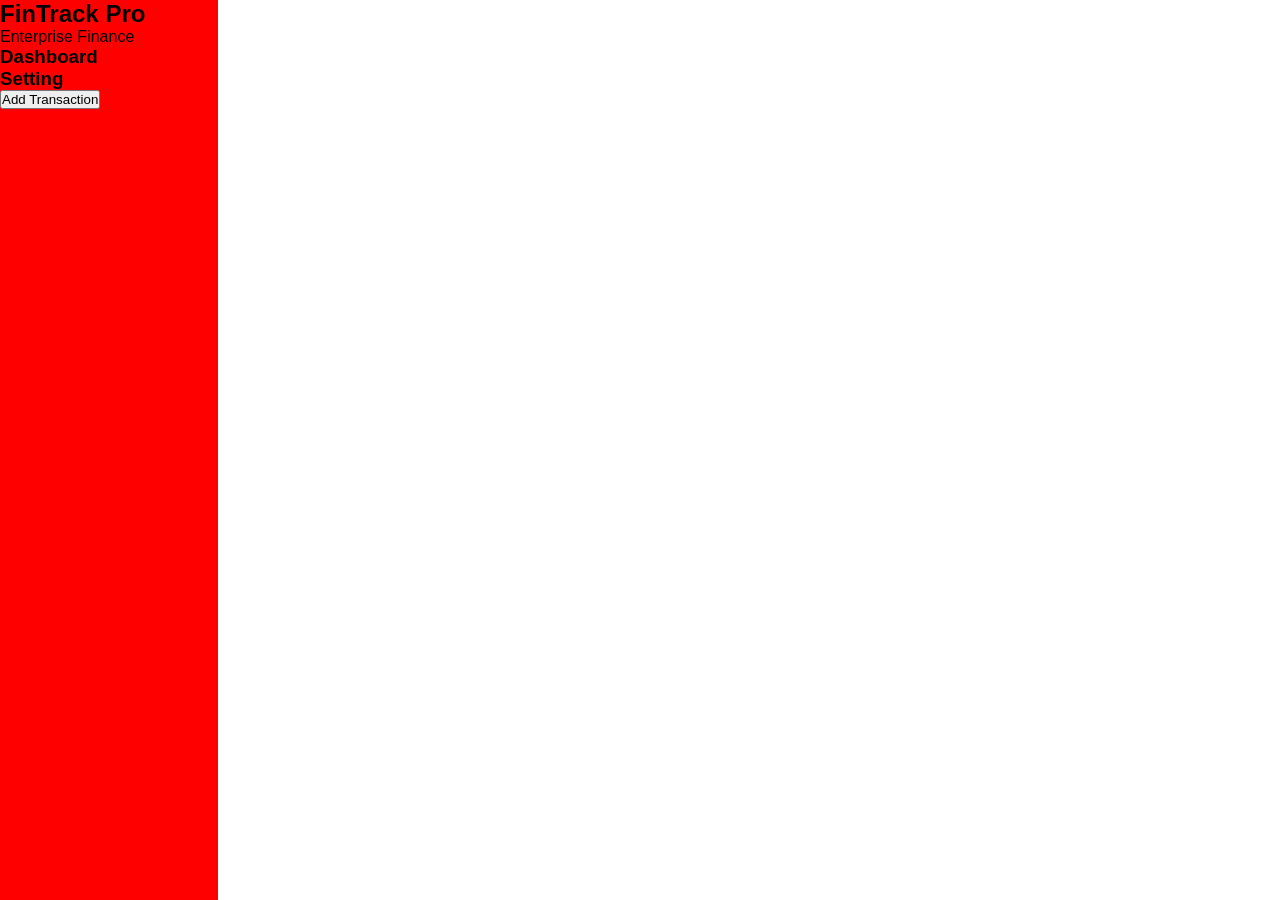
==== personal-finance-tracker/index.html @ 3dfc357b "added the finance tracker project" ====
<!doctype html>
<html lang="en">
  <head>
    <meta charset="UTF-8" />
    <meta name="viewport" content="width=device-width, initial-scale=1.0" />
    <title>FinTrack Pro - Functional</title>
    <link rel="stylesheet" href="style.css" />
  </head>
  <body>
    <div class="main">
      <div class="side-bar">
        <div class="company-title">
          <div></div>
          <div class="title">
            <h2>FinTrack Pro</h2>
            <p>Enterprise Finance</p>
          </div>
        </div>
        <div class="sideBar-option">
          <div class="dashboard">
            <div></div>
            <h3>Dashboard</h3>
          </div>
          <div class="setting">
            <div></div>
            <h3>Setting</h3>
          </div>
        </div>
        <div class="add-transaction">
          <button>
            <div></div>
            Add Transaction
          </button>
        </div>
      </div>
      <div class="content"></div>
    </div>
  </body>
</html>
---- personal-finance-tracker/style.css ----
* {
  margin: 0;
  padding: 0;
  box-sizing: border-box;
}

body {
  font-family: "Inter", sans-serif;
}


.main{
  width: 17%;
  height: 100vh;
  background-color: red;
}
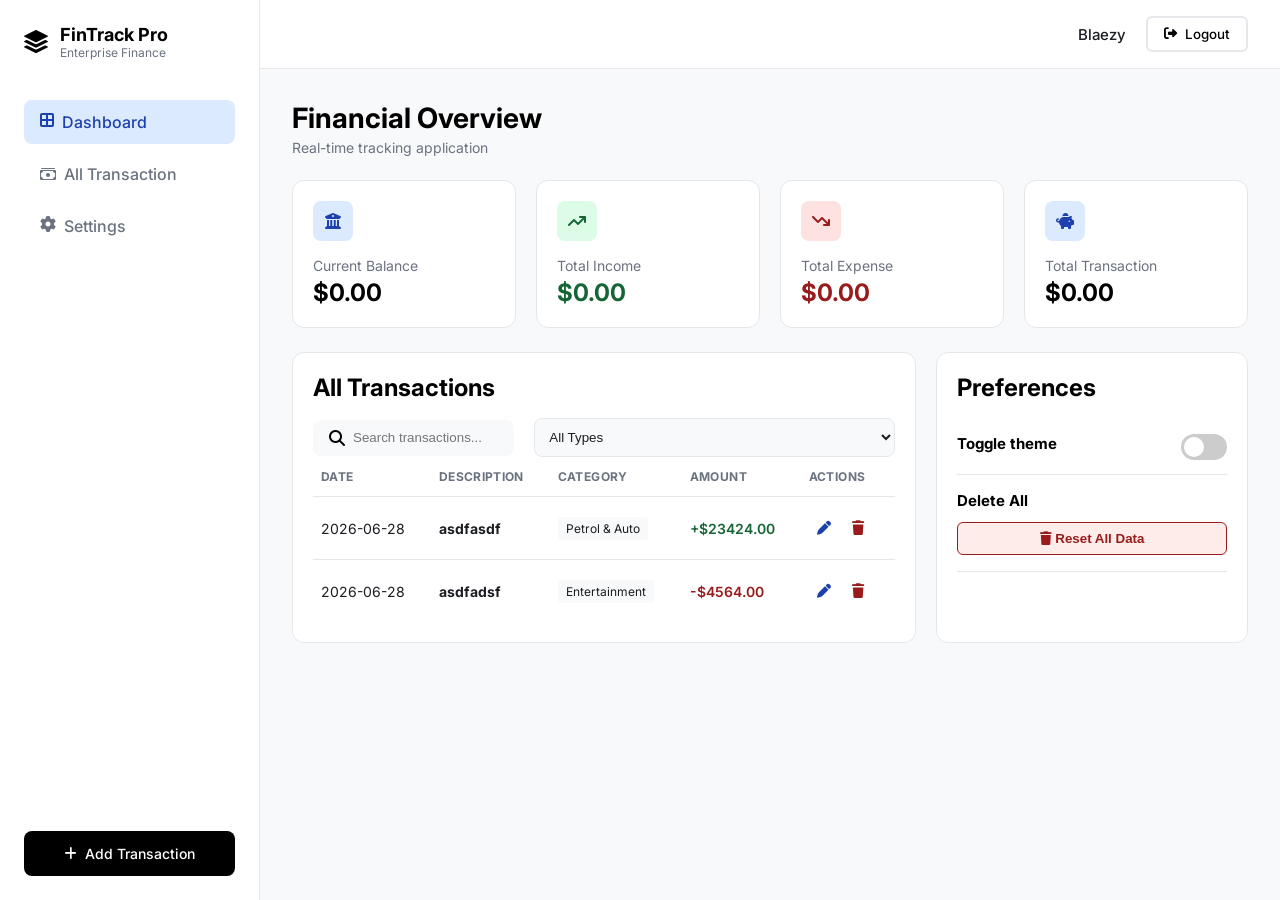
==== commit 1fcdbd42: "design part done in finance-tracer" ====
--- a/personal-finance-tracker/index.html
+++ b/personal-finance-tracker/index.html
@@ -4,36 +4,257 @@
     <meta charset="UTF-8" />
     <meta name="viewport" content="width=device-width, initial-scale=1.0" />
     <title>FinTrack Pro - Functional</title>
+    <link rel="stylesheet" href="https://cdn.jsdelivr.net/npm/bootstrap-icons@1.11.3/font/bootstrap-icons.css" />
+    <link rel="stylesheet" href="https://cdnjs.cloudflare.com/ajax/libs/font-awesome/6.5.1/css/all.min.css" />
     <link rel="stylesheet" href="style.css" />
   </head>
   <body>
     <div class="main">
       <div class="side-bar">
-        <div class="company-title">
-          <div></div>
-          <div class="title">
+        <div class="company">
+          <div>
+            <i class="bi bi-stack"></i>
+          </div>
+          <div>
             <h2>FinTrack Pro</h2>
             <p>Enterprise Finance</p>
           </div>
         </div>
-        <div class="sideBar-option">
-          <div class="dashboard">
-            <div></div>
-            <h3>Dashboard</h3>
-          </div>
-          <div class="setting">
-            <div></div>
-            <h3>Setting</h3>
-          </div>
+        <div class="sidebar-option">
+          <button class="dashboard active">
+            <i class="fa-solid fa-border-all"></i>
+            Dashboard
+          </button>
+          <button class="sidebar-all-transaction">
+            <i class="bi bi-cash-stack"></i>
+            All Transaction
+          </button>
+          <button class="setting">
+            <i class="fa-solid fa-gear"></i>
+            Settings
+          </button>
         </div>
         <div class="add-transaction">
           <button>
+            <i class="fa-solid fa-plus"></i>
+            Add Transaction
+          </button>
+        </div>
+      </div>
+
+      <div class="right-content">
+        <div class="navbar">
+          <div class="user-name">Blaezy</div>
+          <button class="logout-btn">
+            <i class="fa-solid fa-right-from-bracket"></i>
+            Logout
+          </button>
+        </div>
+
+        <div class="main-content">
+          <div class="overview">
+            <h1>Financial Overview</h1>
+            <p>Real-time tracking application</p>
+          </div>
+
+          <div class="overview-cards">
+            <div class="overview-card">
+              <div class="icon blue">
+                <i class="fa-solid fa-building-columns"></i>
+              </div>
+              <p>Current Balance</p>
+              <h2><span>$</span>0.00</h2>
+            </div>
+            <div class="overview-card">
+              <div class="icon green">
+                <i class="fa-solid fa-arrow-trend-up"></i>
+              </div>
+              <p>Total Income</p>
+              <h2 class="income"><span>$</span>0.00</h2>
+            </div>
+            <div class="overview-card">
+              <div class="icon red">
+                <i class="fa-solid fa-arrow-trend-down"></i>
+              </div>
+              <p>Total Expense</p>
+              <h2 class="expense"><span>$</span>0.00</h2>
+            </div>
+            <div class="overview-card">
+              <div class="icon blue">
+                <i class="fa-solid fa-piggy-bank"></i>
+              </div>
+              <p>Total Transaction</p>
+              <h2><span>$</span>0.00</h2>
+            </div>
+          </div>
+
+          <div class="dashboard-grid">
+            <div class="all-transactions">
+              <div class="header">
+                <h3>All Transactions</h3>
+              </div>
+
+              <div class="filter">
+                <div class="search">
+                  <i class="fa-solid fa-magnifying-glass"></i>
+                  <input type="text" placeholder="Search transactions..." />
+                </div>
+
+                <select name="filter-types" id="filter-types">
+                  <option value="all">All Types</option>
+                  <option value="income">Income Only</option>
+                  <option value="expense">Expense Only</option>
+                </select>
+              </div>
+
+              <table>
+                <thead>
+                  <tr>
+                    <th>DATE</th>
+                    <th>DESCRIPTION</th>
+                    <th>CATEGORY</th>
+                    <th>AMOUNT</th>
+                    <th>ACTIONS</th>
+                  </tr>
+                </thead>
+                <tbody>
+                  <tr>
+                    <td>2026-06-28</td>
+                    <td><strong>asdfasdf</strong></td>
+                    <td><span class="tag">Petrol &amp; Auto</span></td>
+                    <td class="text-green">+$23424.00</td>
+                    <td>
+                      <button class="action-btn btn-edit"><i class="fa-solid fa-pen"></i></button>
+                      <button class="action-btn btn-delete"><i class="fa-solid fa-trash"></i></button>
+                    </td>
+                  </tr>
+                  <tr>
+                    <td>2026-06-28</td>
+                    <td><strong>asdfadsf</strong></td>
+                    <td><span class="tag">Entertainment</span></td>
+                    <td class="text-red">-$4564.00</td>
+                    <td>
+                      <button class="action-btn btn-edit"><i class="fa-solid fa-pen"></i></button>
+                      <button class="action-btn btn-delete"><i class="fa-solid fa-trash"></i></button>
+                    </td>
+                  </tr>
+                </tbody>
+              </table>
+            </div>
+
+            <div class="preferences">
+              <div class="header">
+                <h3>Preferences</h3>
+              </div>
+              <div class="theme">
+                <h4>Toggle theme</h4>
+                <div class="toggle-row">
+                  <div class="toggle-icons">
+                    <div class="toggle-track js-toggle-track"><div class="toggle-thumb js-toggle-thumb"></div></div>
+                  </div>
+                </div>
+              </div>
+
+              <div class="delete-all-div">
+                <h4>Delete All</h4>
+                <button>
+                  <i class="fa-solid fa-trash"></i>
+                  Reset All Data
+                </button>
+              </div>
+            </div>
+          </div>
+        </div>
+
+        <div class="setting-content">
+          <div class="overview">
+            <h1>Settings</h1>
+            <p>Manage your account profile and app formatting.</p>
+          </div>
+
+          <div class="setting-grid">
+            <div class="profile-details">
+              <h3>Profile Details</h3>
+
+              <form class="profile" action="">
+                <div class="form-row">
+                  <div class="form-group">
+                    <label for="fullname">Full Name</label>
+                    <input name="fullname" type="text" />
+                  </div>
+
+                  <div class="form-group">
+                    <label for="currency">Primary Currency</label>
+                    <select id="settingCurrency" required="">
+                      <option value="$">USD ($)</option>
+                      <option value="€">EUR (€)</option>
+                      <option value="£">GBP (£)</option>
+                      <option value="₹">INR (₹)</option>
+                      <option value="¥">JPY (¥)</option>
+                    </select>
+                  </div>
+                </div>
+
+                <button class="save-btn" type="submit">Save Changes</button>
+              </form>
+            </div>
             <div></div>
-            Add Transaction
-          </button>
+          </div>
         </div>
       </div>
-      <div class="content"></div>
+    </div>
+
+    <div class="modal-overlay" id="transactionModal">
+      <div class="add-new-transaction">
+        <div class="modal-header">
+          <h3>Add Transaction</h3>
+          <span class="modal-close" id="closeModalBtn">×</span>
+        </div>
+
+        <form action="" class="transaction-form">
+          <div class="form-group">
+            <label for="type">Type</label>
+            <select name="type" id="transaction-type" required>
+              <option value="expense">Expense</option>
+              <option value="income">Income</option>
+            </select>
+          </div>
+
+          <div class="form-group">
+            <label for="description">Description</label>
+            <input name="description" type="text" placeholder="e.g. Amazon, Salary, Coffee" required />
+          </div>
+
+          <div class="form-row">
+            <div class="form-group">
+              <label for="amount">Amount</label>
+              <input name="amount" type="number" required />
+            </div>
+
+            <div class="form-group">
+              <label for="date">Date</label>
+              <input name="date" type="date" required />
+            </div>
+          </div>
+
+          <div class="form-group">
+            <label for="category">Category</label>
+            <select id="category" required>
+              <option value="" disabled selected>Select a category</option>
+              <option value="Food &amp; Dining">Food &amp; Dining</option>
+              <option value="shopping">Shopping</option>
+              <option value="Recharge &amp; Bills">Recharge &amp; Bills</option>
+              <option value="Petrol &amp; Auto">Petrol &amp; Auto</option>
+              <option value="utilities">Utilities</option>
+              <option value="salary">Salary</option>
+              <option value="entertainment">Entertainment</option>
+              <option value="other">Other</option>
+            </select>
+          </div>
+
+          <button type="submit" class="save-btn">Save Transaction</button>
+        </form>
+      </div>
     </div>
   </body>
 </html>
--- a/personal-finance-tracker/style.css
+++ b/personal-finance-tracker/style.css
@@ -1,3 +1,5 @@
+@import url("https://fonts.googleapis.com/css2?family=Inter:ital,opsz,wght@0,14..32,100..900;1,14..32,100..900&display=swap");
+
 * {
   margin: 0;
   padding: 0;
@@ -5,13 +7,598 @@
 }
 
 body {
+  width: 100%;
+  height: 100%;
   font-family: "Inter", sans-serif;
-}
-
-
-.main{
-  width: 17%;
+  background-color: var(--bg-main);
+}
+
+:root {
+  --text: #fff;
+  --bg-main: #f8f9fb;
+  --bg-card: #ffffff;
+  --bg-sidebar: #ffffff;
+  --bg-theme-gray: #cccccc;
+  --text-dark: #1a1d21;
+  --text-muted: #6b7280;
+  --border-color: #e5e7eb;
+  --primary-blue: #dbeafe;
+  --primary-blue-text: #1e40af;
+  --accent-black: #000000;
+  --green-light: #dcfce7;
+  --green-text: #166534;
+  --red-light: #fee2e2;
+  --red-text: #991b1b;
+  --red-light-btn: #fdecea;
+}
+
+.main {
+  width: 100%;
+  height: 100%;
+  display: flex;
+}
+
+.side-bar {
+  width: 260px;
   height: 100vh;
-  background-color: red;
-}
-
+  background-color: var(--bg-sidebar);
+  display: flex;
+  flex-direction: column;
+  justify-content: space-around;
+  padding: 24px;
+  border-right: 1px solid var(--border-color);
+  position: fixed;
+}
+
+.company {
+  display: flex;
+  align-items: center;
+  gap: 12px;
+  margin-bottom: 40px;
+}
+.company i {
+  font-size: 24px;
+}
+.company h2 {
+  font-size: 18px;
+  font-weight: 700;
+}
+.company p {
+  font-size: 12px;
+  color: var(--text-muted);
+}
+
+.sidebar-option {
+  display: flex;
+  flex-direction: column;
+  flex: 1;
+  justify-content: start;
+  gap: 8px;
+}
+
+.sidebar-option button {
+  display: flex;
+  justify-content: start;
+  width: 100%;
+  padding: 12px 16px;
+  border: none;
+  border-radius: 8px;
+  font-size: 16px;
+  color: var(--text-muted);
+  background-color: transparent;
+  font-family: "Inter", sans-serif;
+  font-weight: 500;
+  cursor: pointer;
+  gap: 8px;
+}
+.sidebar-option button:hover {
+  color: var(--primary-blue-text);
+  background-color: var(--primary-blue);
+}
+
+.sidebar-option button.active {
+  color: var(--primary-blue-text);
+  background-color: var(--primary-blue);
+}
+
+.add-transaction button {
+  display: flex;
+  justify-content: center;
+  align-items: center;
+  width: 100%;
+  padding: 14px;
+  border: none;
+  border-radius: 8px;
+  font-size: 14px;
+  color: var(--text);
+  background-color: var(--accent-black);
+  font-family: "Inter", sans-serif;
+  font-weight: 500;
+  cursor: pointer;
+  gap: 8px;
+}
+
+.right-content {
+  width: 100%;
+  height: 100%;
+  margin-left: 260px;
+}
+
+.navbar {
+  width: 100%;
+  background-color: var(--bg-sidebar);
+  display: flex;
+  justify-content: end;
+  align-items: center;
+  padding: 16px 32px;
+  border-bottom: 1px solid var(--border-color);
+}
+.navbar button {
+  display: flex;
+  justify-content: center;
+  align-items: center;
+  margin-left: 20px;
+  padding: 8px 16px;
+  border: 2px solid var(--border-color);
+  border-radius: 6px;
+  background-color: transparent;
+  gap: 8px;
+  font-family: "Inter", sans-serif;
+  font-weight: 500;
+  cursor: pointer;
+  gap: 8px;
+}
+.navbar .user-name {
+  color: var(--text-dark);
+  font-size: 15px;
+  font-weight: 500;
+}
+
+.main-content {
+  padding: 32px;
+  display: block; /* change this to get main content*/
+}
+
+.overview {
+  margin-bottom: 24px;
+}
+.overview h1 {
+  font-size: 28px;
+  /* font-weight: 700; */
+  margin-bottom: 4px;
+}
+.overview p {
+  font-size: 14px;
+  color: var(--text-muted);
+}
+
+.overview-cards {
+  display: flex;
+  justify-content: space-between;
+  align-items: center;
+  gap: 20px;
+  margin-bottom: 24px;
+}
+
+.overview-card {
+  /* width: 280px; */
+  flex: 1;
+  display: flex;
+  flex-direction: column;
+  background-color: var(--bg-card);
+  padding: 20px;
+  border: 1px solid var(--border-color);
+  border-radius: 12px;
+}
+.overview-card .icon {
+  display: flex;
+  justify-content: center;
+  align-items: center;
+  width: 40px;
+  height: 40px;
+  border-radius: 8px;
+  margin-bottom: 16px;
+}
+.overview-card p {
+  font-size: 14px;
+  color: var(--text-muted);
+  margin-bottom: 4px;
+}
+.overview-card h2 {
+  font-size: 24px;
+}
+
+.income {
+  color: var(--green-text);
+}
+.expense {
+  color: var(--red-text);
+}
+
+.red {
+  color: var(--red-text);
+  background-color: var(--red-light);
+}
+.green {
+  color: var(--green-text);
+  background-color: var(--green-light);
+}
+.blue {
+  color: var(--primary-blue-text);
+  background-color: var(--primary-blue);
+}
+
+.dashboard-grid {
+  display: grid;
+  grid-template-columns: 2fr 1fr;
+  gap: 20px;
+}
+
+.all-transactions {
+  padding: 20px;
+  display: flex;
+  flex-direction: column;
+  background-color: var(--bg-card);
+  border: 1px solid var(--border-color);
+  border-radius: 12px;
+}
+
+.header {
+  margin-bottom: 16px;
+}
+.header h3 {
+  font-size: 24px;
+}
+
+.filter {
+  display: flex;
+  gap: 20px;
+  align-items: center;
+}
+
+.search {
+  flex: 1;
+  background-color: var(--bg-main);
+  display: flex;
+  align-items: center;
+  gap: 8px;
+  padding: 10px 16px;
+  border-radius: 8px;
+}
+.search input {
+  border: none;
+  width: 100%;
+  background-color: transparent;
+  color: var(--text-dark);
+  outline: none;
+}
+
+#filter-types {
+  flex: 2;
+  padding: 10px;
+  border: 1px solid var(--border-color);
+  border-radius: 8px;
+  background: var(--bg-main);
+  color: var(--text-dark);
+  cursor: pointer;
+  outline: none;
+}
+
+table {
+  width: 100%;
+  border-collapse: collapse;
+}
+
+thead th {
+  text-align: left;
+  font-size: 12px;
+  color: var(--text-muted);
+  letter-spacing: 0.03em;
+  padding: 12px 8px;
+  border-bottom: 1px solid var(--border-color);
+}
+
+tbody td {
+  padding: 16px 8px;
+  font-size: 14px;
+  border-bottom: 1px solid var(--border-color);
+  color: var(--text-dark);
+}
+
+tbody tr:last-child td {
+  border-bottom: none;
+}
+
+.tag {
+  background-color: var(--bg-main);
+  color: var(--text-dark);
+  border-radius: 4px;
+  padding: 4px 8px;
+  font-size: 12px;
+  display: inline-block;
+}
+
+.text-green {
+  color: var(--green-text);
+  font-weight: 600;
+}
+
+.text-red {
+  color: var(--red-text);
+  font-weight: 600;
+}
+
+.action-btn {
+  width: 30px;
+  height: 30px;
+  border: none;
+  background: transparent;
+  cursor: pointer;
+  font-size: 14px;
+  border-radius: 6px;
+}
+
+.btn-edit {
+  color: var(--primary-blue-text);
+}
+
+.btn-edit:hover {
+  background-color: var(--primary-blue);
+}
+
+.btn-delete {
+  color: var(--red-text);
+}
+
+.btn-delete:hover {
+  background-color: var(--red-light);
+}
+
+.preferences {
+  padding: 20px;
+  display: flex;
+  flex-direction: column;
+  background-color: var(--bg-card);
+  border: 1px solid var(--border-color);
+  border-radius: 12px;
+}
+.preferences .header {
+  margin-bottom: 16px;
+}
+.preferences h3 {
+  font-size: 24px;
+}
+
+.theme {
+  display: flex;
+  justify-content: space-between;
+  padding-top: 16px;
+  border-bottom: 1px solid var(--border-color);
+}
+
+.theme h4 {
+  font-size: 15px;
+}
+
+.toggle-row {
+  display: flex;
+  align-items: center;
+  justify-content: space-between;
+  margin-bottom: 14px;
+}
+.toggle-track {
+  width: 46px;
+  height: 26px;
+  background: var(--bg-theme-gray);
+  border-radius: 20px;
+  position: relative;
+  cursor: pointer;
+  transition: background 0.2s;
+  border: 1px solid var(--border);
+}
+.toggle-thumb {
+  width: 20px;
+  height: 20px;
+  background: var(--text);
+  border-radius: 50%;
+  position: absolute;
+  top: 3px;
+  left: 3px;
+  /* box-shadow: 0 1px 4px black; */
+  transition: transform 0.15s;
+}
+.toggle-icons {
+  display: flex;
+  align-items: center;
+  gap: 8px;
+}
+.toggle-icons svg {
+  width: 16px;
+  height: 16px;
+}
+.theme-label {
+  background: var(--bg-main);
+  border: 1px solid var(--border-color);
+  border-radius: 6px;
+  padding: 6px 12px;
+  font-size: 12px;
+  color: var(--muted);
+  display: inline-flex;
+  align-items: center;
+  gap: 5px;
+}
+.dark-theme .toggle-icons svg:last-child {
+  fill: var(--muted);
+}
+
+.toggle-thumb.active {
+  transform: translateX(20px);
+}
+
+.delete-all-div {
+  display: flex;
+  flex-direction: column;
+  justify-content: space-between;
+  padding: 16px 0;
+  border-bottom: 1px solid var(--border-color);
+  gap: 12px;
+}
+.delete-all-div h4 {
+  font-size: 15px;
+}
+.delete-all-div button {
+  width: 100%;
+  background-color: var(--red-light-btn);
+  color: var(--red-text);
+  border: 1px solid var(--red-text);
+  border-radius: 6px;
+  font-weight: 600;
+  padding: 8px 16px;
+  cursor: pointer;
+}
+
+.setting-content{
+  padding: 32px;
+  display: none;  /* change display to block to show setting*/
+}
+
+.setting-grid{
+  display: grid;
+  grid-template-columns: 2fr 1fr;
+  gap: 20px;
+}
+
+.profile-details{
+  width: 100%;
+  background-color: var(--bg-card);
+  border: 1px solid var(--border-color);
+  border-radius: 12px;
+  padding: 20px;
+}
+.profile-details h3{
+  font-size: 24px;
+  margin-bottom: 16px;
+}
+
+
+
+
+
+.modal-overlay {
+  position: fixed;
+  top: 0;
+  left: 0;
+  width: 100%;
+  height: 100%;
+  background-color: rgba(0, 0, 0, 0.5);
+  display: flex;
+  justify-content: center;
+  align-items: center;
+  z-index: 1000;
+  display: none; /* hidden by default */
+}
+
+.modal-overlay.active {
+  display: flex;
+}
+
+
+.add-new-transaction {
+  background-color: var(--bg-card);
+  width: 100%;
+  max-width: 400px;
+  border-radius: 12px;
+  padding: 24px;
+}
+
+.modal-header {
+  display: flex;
+  justify-content: space-between;
+  align-items: center;
+  margin-bottom: 20px;
+}
+
+.modal-header h3 {
+  font-size: 1.17rem;
+}
+
+.modal-close {
+  font-size: 22px;
+  color: var(--text-muted);
+  cursor: pointer;
+  line-height: 1;
+}
+
+.modal-close:hover {
+  color: var(--text-dark);
+}
+
+.transaction-form {
+  display: flex;
+  flex-direction: column;
+  gap: 8px;
+}
+
+.form-row {
+  display: grid;
+  grid-template-columns: 1fr 1fr;
+  gap: 8px;
+  margin-bottom: 12px;
+}
+
+.form-group {
+  display: flex;
+  flex-direction: column;
+  gap: 8px;
+  margin-bottom: 12px;
+}
+
+.form-group label {
+  font-size: 14px;
+  font-weight: 500;
+}
+
+.form-row .form-group {
+  min-width: 0;
+}
+
+.form-row input,
+.form-row select {
+  width: 100%;
+  min-width: 0;
+}
+
+.form-group input,
+.form-group select {
+  padding: 10px;
+  border: 1px solid var(--border-color);
+  border-radius: 6px;
+  background-color: var(--bg-main);
+  font-family: inherit;
+  color: var(--text-dark);
+  outline: none;
+}
+
+.form-group input::placeholder {
+  color: var(--text-muted);
+}
+
+.form-group input:focus,
+.form-group select:focus {
+  border-color: var(--accent-black);
+}
+
+.save-btn {
+  background-color: var(--accent-black);
+  color: var(--text);
+  border: none;
+  padding: 10px 20px;
+  border-radius: 6px;
+  font-family: "Inter", sans-serif;
+  font-weight: 500;
+  cursor: pointer;
+}
+
+.save-btn:hover {
+  background-color: #000;
+}
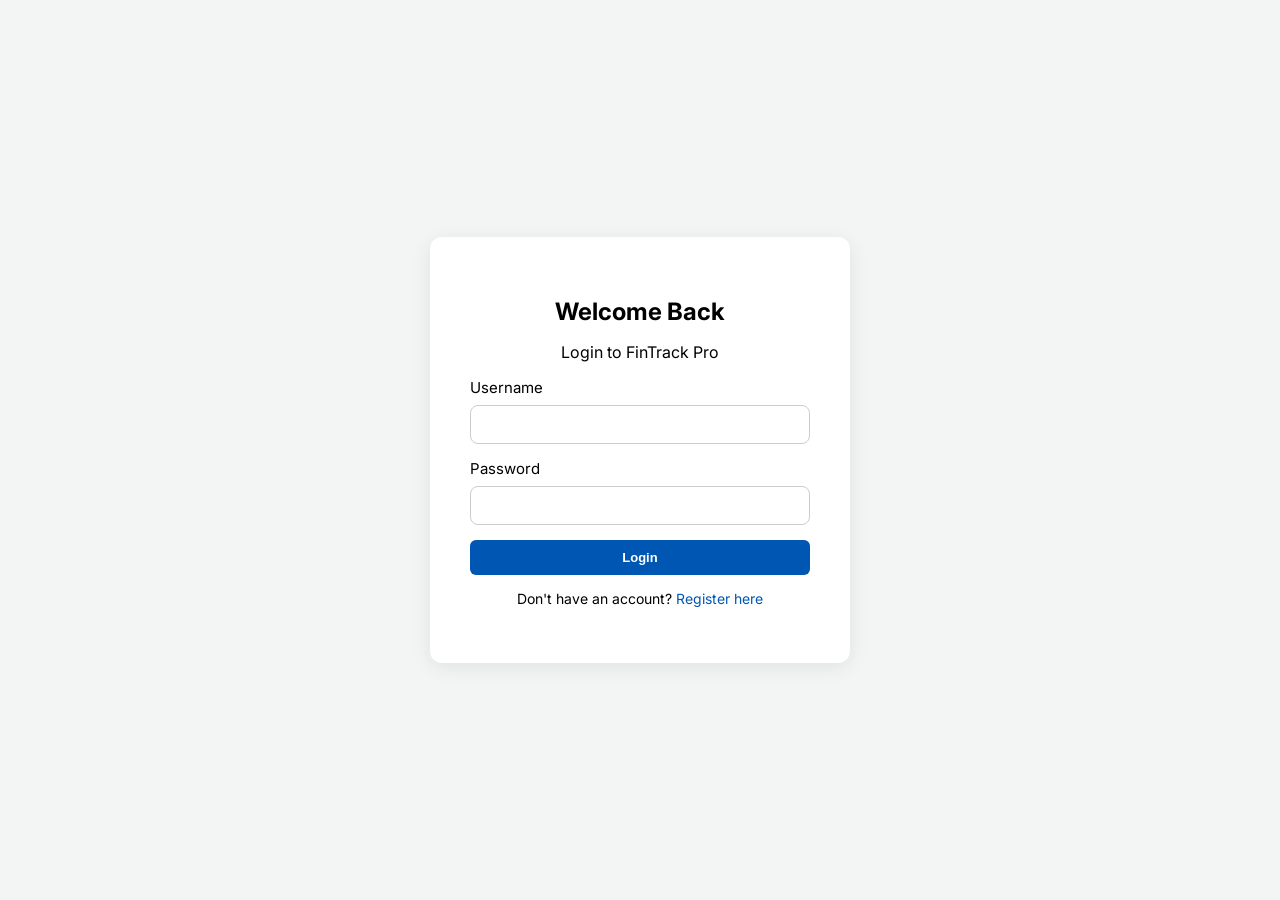
==== commit 8950491c: "created some function in finance tracker" ====
--- a/personal-finance-tracker/index.html
+++ b/personal-finance-tracker/index.html
@@ -63,28 +63,28 @@
                 <i class="fa-solid fa-building-columns"></i>
               </div>
               <p>Current Balance</p>
-              <h2><span>$</span>0.00</h2>
+              <h2 class="js-current-balance"><span>$</span>0.00</h2>
             </div>
             <div class="overview-card">
               <div class="icon green">
                 <i class="fa-solid fa-arrow-trend-up"></i>
               </div>
               <p>Total Income</p>
-              <h2 class="income"><span>$</span>0.00</h2>
+              <h2 class="income js-total-income"><span>$</span>0.00</h2>
             </div>
             <div class="overview-card">
               <div class="icon red">
                 <i class="fa-solid fa-arrow-trend-down"></i>
               </div>
               <p>Total Expense</p>
-              <h2 class="expense"><span>$</span>0.00</h2>
+              <h2 class="expense js-total-expense"><span>$</span>0.00</h2>
             </div>
             <div class="overview-card">
               <div class="icon blue">
                 <i class="fa-solid fa-piggy-bank"></i>
               </div>
               <p>Total Transaction</p>
-              <h2><span>$</span>0.00</h2>
+              <h2 class="js-total-transaction">0</h2>
             </div>
           </div>
 
@@ -117,27 +117,8 @@
                     <th>ACTIONS</th>
                   </tr>
                 </thead>
-                <tbody>
-                  <tr>
-                    <td>2026-06-28</td>
-                    <td><strong>asdfasdf</strong></td>
-                    <td><span class="tag">Petrol &amp; Auto</span></td>
-                    <td class="text-green">+$23424.00</td>
-                    <td>
-                      <button class="action-btn btn-edit"><i class="fa-solid fa-pen"></i></button>
-                      <button class="action-btn btn-delete"><i class="fa-solid fa-trash"></i></button>
-                    </td>
-                  </tr>
-                  <tr>
-                    <td>2026-06-28</td>
-                    <td><strong>asdfadsf</strong></td>
-                    <td><span class="tag">Entertainment</span></td>
-                    <td class="text-red">-$4564.00</td>
-                    <td>
-                      <button class="action-btn btn-edit"><i class="fa-solid fa-pen"></i></button>
-                      <button class="action-btn btn-delete"><i class="fa-solid fa-trash"></i></button>
-                    </td>
-                  </tr>
+                <tbody class="js-tbody">
+                  <!-- here are all transaction render by js  -->
                 </tbody>
               </table>
             </div>
@@ -163,6 +144,42 @@
                 </button>
               </div>
             </div>
+          </div>
+        </div>
+
+        <div class="dashboard-grid all-transactions-content">
+          <div class="all-transactions">
+            <div class="header">
+              <h3>All Transactions</h3>
+            </div>
+
+            <div class="filter">
+              <div class="search">
+                <i class="fa-solid fa-magnifying-glass"></i>
+                <input type="text" placeholder="Search transactions..." />
+              </div>
+
+              <select name="filter-types" id="filter-types">
+                <option value="all">All Types</option>
+                <option value="income">Income Only</option>
+                <option value="expense">Expense Only</option>
+              </select>
+            </div>
+
+            <table>
+              <thead>
+                <tr>
+                  <th>DATE</th>
+                  <th>DESCRIPTION</th>
+                  <th>CATEGORY</th>
+                  <th>AMOUNT</th>
+                  <th>ACTIONS</th>
+                </tr>
+              </thead>
+              <tbody class="js-tbody-second">
+                  <!-- here are all transaction render by js  -->
+                </tbody>
+            </table>
           </div>
         </div>
 
@@ -207,7 +224,7 @@
     <div class="modal-overlay" id="transactionModal">
       <div class="add-new-transaction">
         <div class="modal-header">
-          <h3>Add Transaction</h3>
+          <h3 class="js-form-header">Add Transaction</h3>
           <span class="modal-close" id="closeModalBtn">×</span>
         </div>
 
@@ -222,18 +239,18 @@
 
           <div class="form-group">
             <label for="description">Description</label>
-            <input name="description" type="text" placeholder="e.g. Amazon, Salary, Coffee" required />
+            <input class="description" type="text" placeholder="e.g. Amazon, Salary, Coffee" required />
           </div>
 
           <div class="form-row">
             <div class="form-group">
               <label for="amount">Amount</label>
-              <input name="amount" type="number" required />
+              <input class="amount" type="number" required />
             </div>
 
             <div class="form-group">
               <label for="date">Date</label>
-              <input name="date" type="date" required />
+              <input class="date" type="date" required />
             </div>
           </div>
 
@@ -242,19 +259,21 @@
             <select id="category" required>
               <option value="" disabled selected>Select a category</option>
               <option value="Food &amp; Dining">Food &amp; Dining</option>
-              <option value="shopping">Shopping</option>
+              <option value="Shopping">Shopping</option>
               <option value="Recharge &amp; Bills">Recharge &amp; Bills</option>
               <option value="Petrol &amp; Auto">Petrol &amp; Auto</option>
-              <option value="utilities">Utilities</option>
-              <option value="salary">Salary</option>
-              <option value="entertainment">Entertainment</option>
-              <option value="other">Other</option>
+              <option value="Utilities">Utilities</option>
+              <option value="Salary">Salary</option>
+              <option value="Entertainment">Entertainment</option>
+              <option value="Other">Other</option>
             </select>
           </div>
 
-          <button type="submit" class="save-btn">Save Transaction</button>
+          <button type="submit" class="save-btn js-form-save-btn">Save Transaction</button>
         </form>
       </div>
     </div>
+
+    <script src="script.js"></script>
   </body>
 </html>
--- a/personal-finance-tracker/style.css
+++ b/personal-finance-tracker/style.css
@@ -457,6 +457,11 @@
   cursor: pointer;
 }
 
+.all-transactions-content{
+  padding: 32px;
+  display: none;
+}
+
 .setting-content{
   padding: 32px;
   display: none;  /* change display to block to show setting*/
